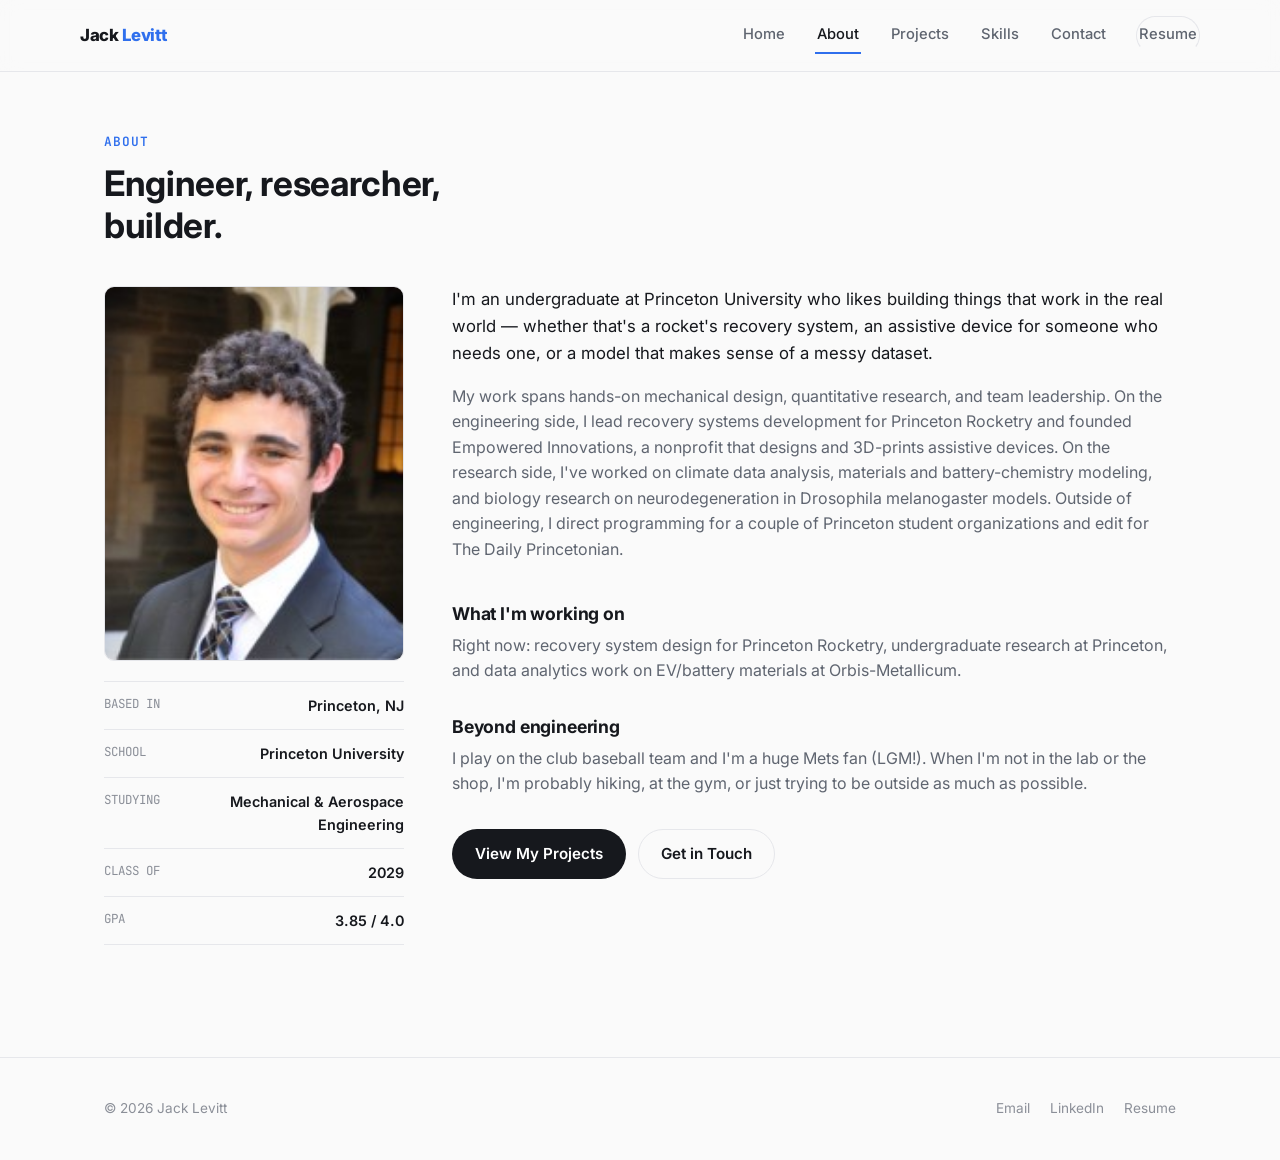
==== about.html @ 053410a3 "Point headshot at uploaded file, fix info-list spacing The uploaded photo is headshot.jpeg (not .jpg" ====
<!DOCTYPE html>
<html lang="en">
<head>
<meta charset="UTF-8">
<meta name="viewport" content="width=device-width, initial-scale=1.0">
<title>About — Jack Levitt</title>
<link rel="preconnect" href="https://fonts.googleapis.com">
<link rel="preconnect" href="https://fonts.gstatic.com" crossorigin>
<link href="https://fonts.googleapis.com/css2?family=Inter:wght@400;500;600;700;800&family=JetBrains+Mono:wght@400;600;700&display=swap" rel="stylesheet">
<link rel="stylesheet" href="css/style.css">
</head>
<body>

<header class="site-header" id="site-header"></header>

<main>
  <section class="section" style="padding-top:56px;">
    <div class="container">
      <span class="eyebrow">About</span>
      <h2 style="font-size:2.2rem;max-width:20ch;">Engineer, researcher, builder.</h2>

      <div class="about-grid" style="margin-top:40px;">
        <div>
          <div class="about-photo">
            <img src="assets/images/headshot.jpeg" alt="Jack Levitt" id="about-photo-img" style="display:none;" onload="this.style.display='block'; document.getElementById('about-fallback').style.display='none';">
            <svg id="about-fallback" viewBox="0 0 24 24" fill="none" stroke="currentColor" stroke-width="1" style="width:96px;height:96px;color:var(--color-accent);"><circle cx="12" cy="8" r="4"/><path d="M4 21v-1a8 8 0 0 1 16 0v1"/></svg>
          </div>
          <ul class="info-list">
            <li><span>Based in</span><span>Princeton, NJ</span></li>
            <li><span>School</span><span>Princeton University</span></li>
            <li><span>Studying</span><span>Mechanical &amp; Aerospace Engineering</span></li>
            <li><span>Class of</span><span>2029</span></li>
            <li><span>GPA</span><span>3.85 / 4.0</span></li>
          </ul>
        </div>

        <div>
          <p style="font-size:1.05rem;color:var(--color-text);">
            I'm an undergraduate at Princeton University who likes building things
            that work in the real world — whether that's a rocket's recovery system,
            an assistive device for someone who needs one, or a model that makes
            sense of a messy dataset.
          </p>
          <p>
            <!-- TODO (Jack): this paragraph is a placeholder — replace with your
                 own story: how you got into engineering, what you're curious
                 about, what you're looking for (internships, full-time roles,
                 research collaborators, etc). -->
            My work spans hands-on mechanical design, quantitative research, and
            team leadership. On the engineering side, I lead recovery systems
            development for Princeton Rocketry and founded Empowered Innovations,
            a nonprofit that designs and 3D-prints assistive devices. On the
            research side, I've worked on climate data analysis, materials and
            battery-chemistry modeling, and biology research on neurodegeneration
            in Drosophila melanogaster models. Outside of engineering, I direct
            programming for a couple of Princeton student organizations and edit
            for The Daily Princetonian.
          </p>

          <h3 style="margin-top:40px;font-size:1.1rem;">What I'm working on</h3>
          <p>
            Right now: recovery system design for Princeton Rocketry, undergraduate
            research at Princeton, and data analytics work on EV/battery materials
            at Orbis-Metallicum.
            <!-- TODO (Jack): update this as your current projects change. -->
          </p>

          <h3 style="margin-top:32px;font-size:1.1rem;">Beyond engineering</h3>
          <p>
            I play on the club baseball team and I'm a huge Mets fan (LGM!).
            When I'm not in the lab or the shop, I'm probably hiking, at the
            gym, or just trying to be outside as much as possible.
          </p>

          <div class="hero-actions" style="margin-top:32px;">
            <a href="projects.html" class="btn btn-primary">View My Projects</a>
            <a href="contact.html" class="btn btn-outline">Get in Touch</a>
          </div>
        </div>
      </div>
    </div>
  </section>
</main>

<footer class="site-footer" id="site-footer"></footer>

<script src="js/icons.js"></script>
<script src="data/experience.js"></script>
<script src="data/skills.js"></script>
<script src="js/components.js"></script>
<script src="js/main.js"></script>
<script>
  mountSiteChrome('about');
</script>
</body>
</html>
---- css/style.css ----
/* =========================================================================
   JACK LEVITT — PORTFOLIO STYLESHEET
   ---------------------------------------------------------------------
   HOW TO EDIT
   - Colors, fonts, spacing all live in the :root variables right below.
     Change a value there and it updates everywhere on the site.
   - Section comments (===) mark each part: NAV, HERO, CARDS, etc.
   - Card/grid layouts use CSS Grid, so reordering items in the data
     files (data/experience.js) reorders them on the page automatically
     — you never need to touch this file just to reorder content.
   ========================================================================= */

:root {
  /* ---- Colors (change these to re-theme the whole site) ---- */
  --color-bg: #fafafa;
  --color-surface: #ffffff;
  --color-text: #16181d;
  --color-text-muted: #5f6570;
  --color-text-faint: #8b8f98;
  --color-border: #e6e7eb;
  --color-accent: #2f6fed;
  --color-accent-dark: #1d4fb8;
  --color-accent-soft: #eaf1ff;

  /* ---- Category accent colors (used on tags/badges) ---- */
  --color-cat-engineering: #2f6fed;
  --color-cat-research: #0f8a5f;
  --color-cat-leadership: #b45309;

  /* ---- Typography ---- */
  --font-body: 'Inter', -apple-system, BlinkMacSystemFont, 'Segoe UI', sans-serif;
  --font-mono: 'JetBrains Mono', 'SFMono-Regular', Consolas, monospace;

  /* ---- Layout ---- */
  --max-width: 1120px;
  --radius: 10px;
  --shadow-sm: 0 1px 2px rgba(20, 20, 30, 0.04), 0 1px 1px rgba(20,20,30,0.03);
  --shadow-md: 0 6px 20px rgba(20, 20, 30, 0.06), 0 2px 6px rgba(20,20,30,0.04);
}

/* ===================== RESET / BASE ===================== */
* { box-sizing: border-box; }
html { scroll-behavior: smooth; }
body {
  margin: 0;
  background: var(--color-bg);
  color: var(--color-text);
  font-family: var(--font-body);
  font-size: 16px;
  line-height: 1.6;
  -webkit-font-smoothing: antialiased;
}
img { max-width: 100%; display: block; }
a { color: inherit; text-decoration: none; }
ul { list-style: none; margin: 0; padding: 0; }
h1, h2, h3, h4 { line-height: 1.2; margin: 0 0 0.5em; font-weight: 700; letter-spacing: -0.01em; }
p { margin: 0 0 1em; color: var(--color-text-muted); }

.container {
  max-width: var(--max-width);
  margin: 0 auto;
  padding: 0 24px;
}

.eyebrow {
  font-family: var(--font-mono);
  font-size: 0.8rem;
  letter-spacing: 0.08em;
  text-transform: uppercase;
  color: var(--color-accent);
  font-weight: 600;
  display: inline-block;
  margin-bottom: 0.75em;
}

.section {
  padding: 72px 0;
}
.section-header {
  max-width: 640px;
  margin: 0 0 40px;
}
.section-header h2 { font-size: 2rem; }

/* ===================== BUTTONS ===================== */
.btn {
  display: inline-flex;
  align-items: center;
  gap: 8px;
  padding: 12px 22px;
  border-radius: 999px;
  font-weight: 600;
  font-size: 0.95rem;
  border: 1px solid transparent;
  cursor: pointer;
  transition: transform 0.15s ease, box-shadow 0.15s ease, background 0.15s ease, color 0.15s ease;
}
.btn-primary {
  background: var(--color-text);
  color: #fff;
}
.btn-primary:hover { background: var(--color-accent-dark); transform: translateY(-1px); }
.btn-outline {
  background: transparent;
  border-color: var(--color-border);
  color: var(--color-text);
}
.btn-outline:hover { border-color: var(--color-accent); color: var(--color-accent); transform: translateY(-1px); }
.btn-sm { padding: 8px 16px; font-size: 0.85rem; }

/* ===================== NAV ===================== */
.site-header {
  position: sticky;
  top: 0;
  z-index: 100;
  background: rgba(250, 250, 250, 0.86);
  backdrop-filter: blur(10px);
  border-bottom: 1px solid var(--color-border);
}
.nav {
  display: flex;
  align-items: center;
  justify-content: space-between;
  padding: 16px 0;
}
.nav-logo {
  font-weight: 800;
  font-size: 1.05rem;
  letter-spacing: -0.02em;
}
.nav-logo span { color: var(--color-accent); }
.nav-links {
  display: flex;
  align-items: center;
  gap: 28px;
}
.nav-links a {
  font-size: 0.92rem;
  font-weight: 500;
  color: var(--color-text-muted);
  padding: 6px 2px;
  border-bottom: 2px solid transparent;
  transition: color 0.15s ease, border-color 0.15s ease;
}
.nav-links a:hover, .nav-links a.active {
  color: var(--color-text);
  border-color: var(--color-accent);
}
.nav-toggle {
  display: none;
  background: none;
  border: none;
  cursor: pointer;
  padding: 8px;
}
.nav-toggle svg { width: 24px; height: 24px; }

@media (max-width: 760px) {
  .nav-links {
    position: absolute;
    top: 100%;
    left: 0;
    right: 0;
    background: var(--color-surface);
    border-bottom: 1px solid var(--color-border);
    flex-direction: column;
    align-items: flex-start;
    gap: 0;
    padding: 8px 24px 16px;
    display: none;
  }
  .nav-links.open { display: flex; }
  .nav-links a { width: 100%; padding: 12px 0; border-bottom: 1px solid var(--color-border); }
  .nav-toggle { display: inline-flex; }
}

/* ===================== HERO ===================== */
.hero {
  padding: 96px 0 64px;
}
.hero-grid {
  display: grid;
  grid-template-columns: 1.3fr 1fr;
  gap: 48px;
  align-items: center;
}
.hero h1 {
  font-size: clamp(2.2rem, 4vw, 3.4rem);
  margin-bottom: 0.3em;
}
.hero .lede {
  font-size: 1.15rem;
  color: var(--color-text-muted);
  max-width: 52ch;
  margin-bottom: 1.75em;
}
.hero-actions {
  display: flex;
  gap: 12px;
  flex-wrap: wrap;
  margin-bottom: 2em;
}
.hero-meta {
  display: flex;
  gap: 20px;
  flex-wrap: wrap;
  font-family: var(--font-mono);
  font-size: 0.82rem;
  color: var(--color-text-faint);
}
.hero-portrait {
  aspect-ratio: 1 / 1;
  border-radius: 20px;
  background: var(--color-accent-soft);
  border: 1px solid var(--color-border);
  display: flex;
  align-items: center;
  justify-content: center;
  overflow: hidden;
  position: relative;
}
.hero-portrait img { width: 100%; height: 100%; object-fit: cover; }
.hero-portrait .placeholder-note {
  position: absolute;
  bottom: 12px;
  left: 12px;
  right: 12px;
  font-family: var(--font-mono);
  font-size: 0.7rem;
  color: var(--color-accent-dark);
  background: rgba(255,255,255,0.85);
  padding: 6px 10px;
  border-radius: 8px;
  text-align: center;
}

@media (max-width: 760px) {
  .hero-grid { grid-template-columns: 1fr; }
  .hero-portrait { max-width: 280px; margin: 0 auto; }
}

/* ===================== STATS STRIP ===================== */
.stats {
  border-top: 1px solid var(--color-border);
  border-bottom: 1px solid var(--color-border);
  padding: 32px 0;
}
.stats-grid {
  display: grid;
  grid-template-columns: repeat(4, 1fr);
  gap: 24px;
  text-align: center;
}
.stat-num {
  font-family: var(--font-mono);
  font-size: 1.8rem;
  font-weight: 700;
  color: var(--color-accent);
}
.stat-label {
  font-size: 0.82rem;
  color: var(--color-text-muted);
}
@media (max-width: 700px) {
  .stats-grid { grid-template-columns: repeat(2, 1fr); }
}

/* ===================== CARD GRID ===================== */
.card-grid {
  display: grid;
  grid-template-columns: repeat(auto-fit, minmax(320px, 1fr));
  gap: 24px;
}
.card {
  background: var(--color-surface);
  border: 1px solid var(--color-border);
  border-radius: var(--radius);
  padding: 28px;
  box-shadow: var(--shadow-sm);
  transition: box-shadow 0.2s ease, transform 0.2s ease;
  display: flex;
  flex-direction: column;
}
.card:hover { box-shadow: var(--shadow-md); transform: translateY(-2px); }

.card-icon {
  width: 44px;
  height: 44px;
  border-radius: 10px;
  display: flex;
  align-items: center;
  justify-content: center;
  margin-bottom: 16px;
  background: var(--color-accent-soft);
  color: var(--color-accent);
}
.card-icon svg { width: 24px; height: 24px; }

.card-category {
  font-family: var(--font-mono);
  font-size: 0.7rem;
  text-transform: uppercase;
  letter-spacing: 0.06em;
  font-weight: 700;
  margin-bottom: 8px;
}
.card-category.engineering { color: var(--color-cat-engineering); }
.card-category.research { color: var(--color-cat-research); }
.card-category.leadership { color: var(--color-cat-leadership); }

.card h3 { font-size: 1.15rem; margin-bottom: 2px; }
.card .card-org {
  font-weight: 600;
  color: var(--color-text-muted);
  font-size: 0.95rem;
  margin-bottom: 2px;
}
.card .card-dates {
  font-family: var(--font-mono);
  font-size: 0.78rem;
  color: var(--color-text-faint);
  margin-bottom: 14px;
}
.card p { font-size: 0.93rem; margin-bottom: 12px; }
.card ul.bullets {
  margin: 0 0 14px;
  padding: 0;
  flex-grow: 1;
}
.card ul.bullets li {
  position: relative;
  padding-left: 18px;
  margin-bottom: 8px;
  font-size: 0.89rem;
  color: var(--color-text-muted);
}
.card ul.bullets li::before {
  content: '';
  position: absolute;
  left: 0;
  top: 8px;
  width: 6px;
  height: 6px;
  border-radius: 50%;
  background: var(--color-accent);
}
.card-tags {
  display: flex;
  flex-wrap: wrap;
  gap: 6px;
  margin-top: auto;
  padding-top: 12px;
}
.tag {
  font-family: var(--font-mono);
  font-size: 0.72rem;
  padding: 4px 10px;
  border-radius: 999px;
  background: var(--color-bg);
  border: 1px solid var(--color-border);
  color: var(--color-text-muted);
}

/* Featured / placeholder empty-state card */
.card.placeholder-card {
  border-style: dashed;
  border-width: 2px;
  background: transparent;
  box-shadow: none;
  align-items: center;
  justify-content: center;
  text-align: center;
  color: var(--color-text-faint);
  min-height: 220px;
}
.card.placeholder-card:hover { transform: none; box-shadow: none; }
.card.placeholder-card .plus {
  font-size: 2rem;
  color: var(--color-accent);
  margin-bottom: 8px;
}

/* ===================== FILTERS ===================== */
.filter-bar {
  display: flex;
  gap: 10px;
  flex-wrap: wrap;
  margin-bottom: 32px;
}
.filter-btn {
  font-family: var(--font-mono);
  font-size: 0.8rem;
  padding: 8px 16px;
  border-radius: 999px;
  border: 1px solid var(--color-border);
  background: var(--color-surface);
  color: var(--color-text-muted);
  cursor: pointer;
  transition: all 0.15s ease;
}
.filter-btn:hover { border-color: var(--color-accent); color: var(--color-accent); }
.filter-btn.active {
  background: var(--color-text);
  border-color: var(--color-text);
  color: #fff;
}

/* ===================== LEADERSHIP LIST (compact rows) ===================== */
.exp-row {
  display: grid;
  grid-template-columns: 200px 1fr;
  gap: 20px;
  padding: 22px 0;
  border-bottom: 1px solid var(--color-border);
}
.exp-row:last-child { border-bottom: none; }
.exp-row-dates {
  font-family: var(--font-mono);
  font-size: 0.82rem;
  color: var(--color-text-faint);
  padding-top: 2px;
}
.exp-row h4 { font-size: 1.02rem; margin-bottom: 2px; }
.exp-row .exp-row-org { color: var(--color-text-muted); font-size: 0.9rem; margin-bottom: 8px; }
.exp-row p { font-size: 0.9rem; margin-bottom: 0; }
@media (max-width: 640px) {
  .exp-row { grid-template-columns: 1fr; gap: 4px; }
}

/* ===================== ABOUT PAGE ===================== */
.about-grid {
  display: grid;
  grid-template-columns: 300px 1fr;
  gap: 48px;
  align-items: start;
}
.about-photo {
  border-radius: var(--radius);
  border: 1px solid var(--color-border);
  background: var(--color-accent-soft);
  aspect-ratio: 4/5;
  display: flex;
  align-items: center;
  justify-content: center;
  overflow: hidden;
  position: relative;
}
.about-photo img { width: 100%; height: 100%; object-fit: cover; }
.info-list {
  margin-top: 20px;
  border-top: 1px solid var(--color-border);
}
.info-list li {
  display: flex;
  justify-content: space-between;
  gap: 16px;
  padding: 12px 0;
  border-bottom: 1px solid var(--color-border);
  font-size: 0.9rem;
}
.info-list li span:first-child {
  color: var(--color-text-faint);
  font-family: var(--font-mono);
  font-size: 0.78rem;
  text-transform: uppercase;
  flex-shrink: 0;
}
.info-list li span:last-child {
  text-align: right;
  font-weight: 600;
}
@media (max-width: 760px) {
  .about-grid { grid-template-columns: 1fr; }
  .about-photo { max-width: 260px; }
}

/* ===================== SKILLS PAGE ===================== */
.skills-grid {
  display: grid;
  grid-template-columns: repeat(auto-fit, minmax(280px, 1fr));
  gap: 24px;
}
.skill-card {
  background: var(--color-surface);
  border: 1px solid var(--color-border);
  border-radius: var(--radius);
  padding: 24px;
}
.skill-card h3 {
  font-size: 1rem;
  margin-bottom: 16px;
  display: flex;
  align-items: center;
  gap: 10px;
}
.skill-card h3 .card-icon { margin-bottom: 0; width: 36px; height: 36px; }
.skill-card h3 .card-icon svg { width: 20px; height: 20px; }
.skill-pills {
  display: flex;
  flex-wrap: wrap;
  gap: 8px;
}
.skill-pill {
  font-size: 0.85rem;
  padding: 6px 14px;
  border-radius: 999px;
  background: var(--color-bg);
  border: 1px solid var(--color-border);
}

/* ===================== CONTACT ===================== */
.contact-grid {
  display: grid;
  grid-template-columns: 1fr 1fr;
  gap: 40px;
}
.contact-card {
  border: 1px solid var(--color-border);
  border-radius: var(--radius);
  padding: 24px;
  background: var(--color-surface);
  display: flex;
  align-items: center;
  gap: 16px;
  transition: transform 0.15s ease, box-shadow 0.15s ease;
}
.contact-card:hover { transform: translateY(-2px); box-shadow: var(--shadow-md); }
@media (max-width: 700px) {
  .contact-grid { grid-template-columns: 1fr; }
}

/* ===================== FOOTER ===================== */
.site-footer {
  border-top: 1px solid var(--color-border);
  padding: 40px 0;
  margin-top: 40px;
}
.footer-row {
  display: flex;
  justify-content: space-between;
  align-items: center;
  flex-wrap: wrap;
  gap: 16px;
  font-size: 0.85rem;
  color: var(--color-text-faint);
}
.footer-links { display: flex; gap: 20px; }
.footer-links a:hover { color: var(--color-accent); }

/* ===================== MISC ===================== */
.editable-note {
  font-family: var(--font-mono);
  font-size: 0.78rem;
  color: var(--color-accent-dark);
  background: var(--color-accent-soft);
  border: 1px dashed var(--color-accent);
  border-radius: 8px;
  padding: 10px 14px;
  margin-bottom: 24px;
}
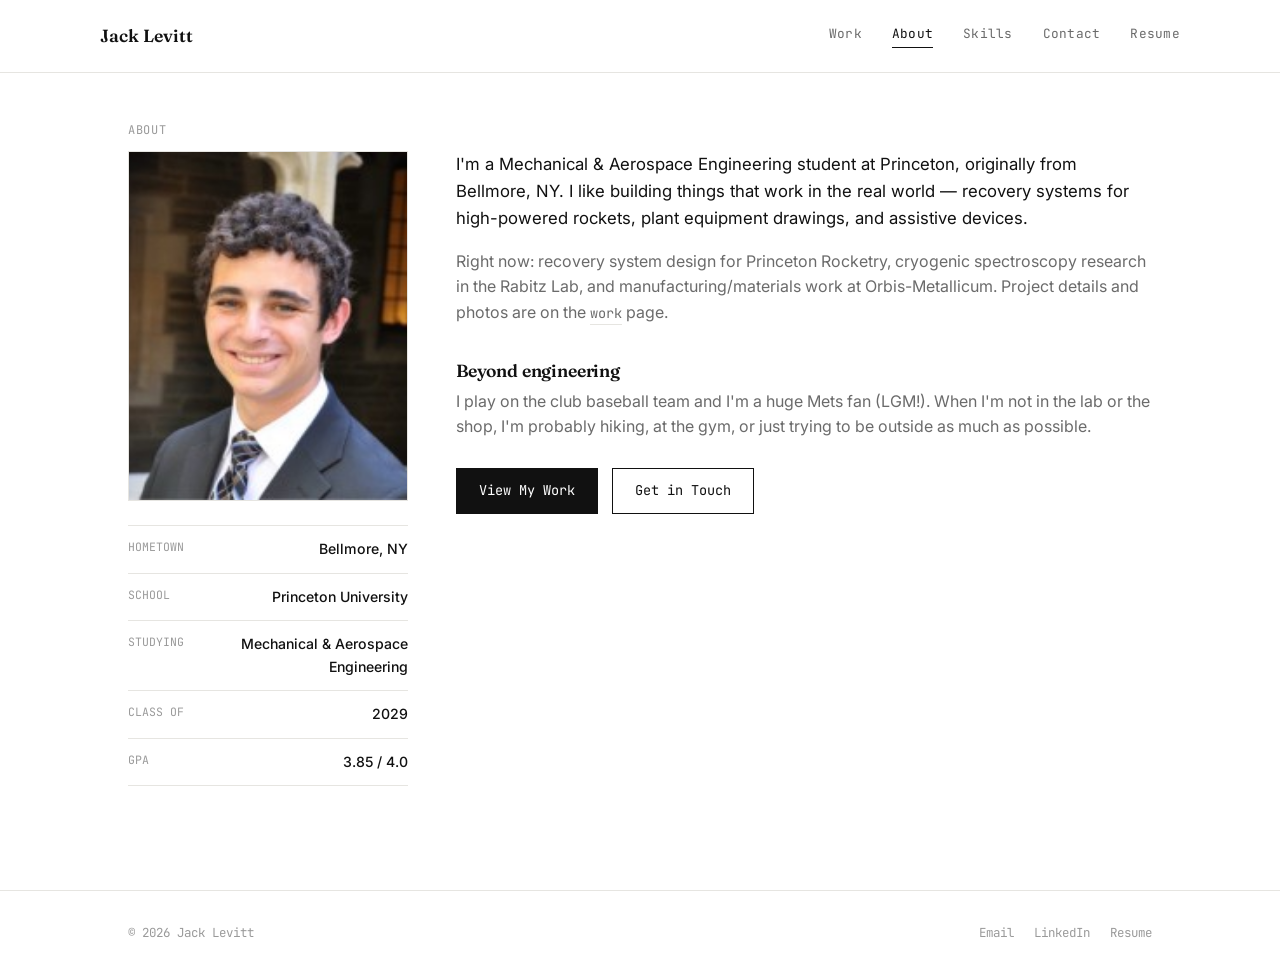
==== commit 988e0200: "Redesign as a minimal, project-first engineering portfolio Rebuilds the site around Jack's stated di" ====
--- a/about.html
+++ b/about.html
@@ -6,7 +6,7 @@
 <title>About — Jack Levitt</title>
 <link rel="preconnect" href="https://fonts.googleapis.com">
 <link rel="preconnect" href="https://fonts.gstatic.com" crossorigin>
-<link href="https://fonts.googleapis.com/css2?family=Inter:wght@400;500;600;700;800&family=JetBrains+Mono:wght@400;600;700&display=swap" rel="stylesheet">
+<link href="https://fonts.googleapis.com/css2?family=Fraunces:opsz,wght@9..144,500;9..144,600&family=Inter:wght@400;500;600&family=JetBrains+Mono:wght@400;500&display=swap" rel="stylesheet">
 <link rel="stylesheet" href="css/style.css">
 </head>
 <body>
@@ -14,19 +14,17 @@
 <header class="site-header" id="site-header"></header>
 
 <main>
-  <section class="section" style="padding-top:56px;">
+  <section class="section" style="padding-top:48px;">
     <div class="container">
-      <span class="eyebrow">About</span>
-      <h2 style="font-size:2.2rem;max-width:20ch;">Engineer, researcher, builder.</h2>
+      <span class="label">About</span>
 
-      <div class="about-grid" style="margin-top:40px;">
+      <div class="about-grid">
         <div>
           <div class="about-photo">
-            <img src="assets/images/headshot.jpeg" alt="Jack Levitt" id="about-photo-img" style="display:none;" onload="this.style.display='block'; document.getElementById('about-fallback').style.display='none';">
-            <svg id="about-fallback" viewBox="0 0 24 24" fill="none" stroke="currentColor" stroke-width="1" style="width:96px;height:96px;color:var(--color-accent);"><circle cx="12" cy="8" r="4"/><path d="M4 21v-1a8 8 0 0 1 16 0v1"/></svg>
+            <img src="assets/images/headshot.jpeg" alt="Jack Levitt" id="about-photo-img" style="display:none;" onload="this.style.display='block';">
           </div>
           <ul class="info-list">
-            <li><span>Based in</span><span>Princeton, NJ</span></li>
+            <li><span>Hometown</span><span>Bellmore, NY</span></li>
             <li><span>School</span><span>Princeton University</span></li>
             <li><span>Studying</span><span>Mechanical &amp; Aerospace Engineering</span></li>
             <li><span>Class of</span><span>2029</span></li>
@@ -36,44 +34,27 @@
 
         <div>
           <p style="font-size:1.05rem;color:var(--color-text);">
-            I'm an undergraduate at Princeton University who likes building things
-            that work in the real world — whether that's a rocket's recovery system,
-            an assistive device for someone who needs one, or a model that makes
-            sense of a messy dataset.
+            I'm a Mechanical &amp; Aerospace Engineering student at Princeton,
+            originally from Bellmore, NY. I like building things that work in
+            the real world — recovery systems for high-powered rockets, plant
+            equipment drawings, and assistive devices.
           </p>
           <p>
-            <!-- TODO (Jack): this paragraph is a placeholder — replace with your
-                 own story: how you got into engineering, what you're curious
-                 about, what you're looking for (internships, full-time roles,
-                 research collaborators, etc). -->
-            My work spans hands-on mechanical design, quantitative research, and
-            team leadership. On the engineering side, I lead recovery systems
-            development for Princeton Rocketry and founded Empowered Innovations,
-            a nonprofit that designs and 3D-prints assistive devices. On the
-            research side, I've worked on climate data analysis, materials and
-            battery-chemistry modeling, and biology research on neurodegeneration
-            in Drosophila melanogaster models. Outside of engineering, I direct
-            programming for a couple of Princeton student organizations and edit
-            for The Daily Princetonian.
+            Right now: recovery system design for Princeton Rocketry, cryogenic
+            spectroscopy research in the Rabitz Lab, and manufacturing/materials
+            work at Orbis-Metallicum. Project details and photos are on the
+            <a href="index.html" class="text-link">work</a> page.
           </p>
 
-          <h3 style="margin-top:40px;font-size:1.1rem;">What I'm working on</h3>
-          <p>
-            Right now: recovery system design for Princeton Rocketry, undergraduate
-            research at Princeton, and data analytics work on EV/battery materials
-            at Orbis-Metallicum.
-            <!-- TODO (Jack): update this as your current projects change. -->
-          </p>
-
-          <h3 style="margin-top:32px;font-size:1.1rem;">Beyond engineering</h3>
+          <h3 style="margin-top:36px;font-size:1.1rem;">Beyond engineering</h3>
           <p>
             I play on the club baseball team and I'm a huge Mets fan (LGM!).
             When I'm not in the lab or the shop, I'm probably hiking, at the
             gym, or just trying to be outside as much as possible.
           </p>
 
-          <div class="hero-actions" style="margin-top:32px;">
-            <a href="projects.html" class="btn btn-primary">View My Projects</a>
+          <div class="hero-actions" style="margin-top:28px;">
+            <a href="index.html" class="btn btn-primary">View My Work</a>
             <a href="contact.html" class="btn btn-outline">Get in Touch</a>
           </div>
         </div>
@@ -84,7 +65,6 @@
 
 <footer class="site-footer" id="site-footer"></footer>
 
-<script src="js/icons.js"></script>
 <script src="data/experience.js"></script>
 <script src="data/skills.js"></script>
 <script src="js/components.js"></script>
--- a/css/style.css
+++ b/css/style.css
@@ -3,39 +3,25 @@
    ---------------------------------------------------------------------
    HOW TO EDIT
    - Colors, fonts, spacing all live in the :root variables right below.
-     Change a value there and it updates everywhere on the site.
-   - Section comments (===) mark each part: NAV, HERO, CARDS, etc.
-   - Card/grid layouts use CSS Grid, so reordering items in the data
-     files (data/experience.js) reorders them on the page automatically
-     — you never need to touch this file just to reorder content.
+   - Section comments (===) mark each part: NAV, HERO, PROJECT GRID, etc.
+   - Project cards use CSS Grid, so reordering items in data/experience.js
+     reorders them on the page automatically.
    ========================================================================= */
 
 :root {
-  /* ---- Colors (change these to re-theme the whole site) ---- */
-  --color-bg: #fafafa;
-  --color-surface: #ffffff;
-  --color-text: #16181d;
-  --color-text-muted: #5f6570;
-  --color-text-faint: #8b8f98;
-  --color-border: #e6e7eb;
-  --color-accent: #2f6fed;
-  --color-accent-dark: #1d4fb8;
-  --color-accent-soft: #eaf1ff;
-
-  /* ---- Category accent colors (used on tags/badges) ---- */
-  --color-cat-engineering: #2f6fed;
-  --color-cat-research: #0f8a5f;
-  --color-cat-leadership: #b45309;
-
-  /* ---- Typography ---- */
+  --color-bg: #ffffff;
+  --color-surface: #f4f4f2;
+  --color-text: #111111;
+  --color-text-muted: #6b6b6b;
+  --color-text-faint: #9a9a9a;
+  --color-border: #e6e5e1;
+  --color-line: #111111;
+
+  --font-display: 'Fraunces', Georgia, 'Times New Roman', serif;
   --font-body: 'Inter', -apple-system, BlinkMacSystemFont, 'Segoe UI', sans-serif;
   --font-mono: 'JetBrains Mono', 'SFMono-Regular', Consolas, monospace;
 
-  /* ---- Layout ---- */
-  --max-width: 1120px;
-  --radius: 10px;
-  --shadow-sm: 0 1px 2px rgba(20, 20, 30, 0.04), 0 1px 1px rgba(20,20,30,0.03);
-  --shadow-md: 0 6px 20px rgba(20, 20, 30, 0.06), 0 2px 6px rgba(20,20,30,0.04);
+  --max-width: 1080px;
 }
 
 /* ===================== RESET / BASE ===================== */
@@ -53,120 +39,96 @@
 img { max-width: 100%; display: block; }
 a { color: inherit; text-decoration: none; }
 ul { list-style: none; margin: 0; padding: 0; }
-h1, h2, h3, h4 { line-height: 1.2; margin: 0 0 0.5em; font-weight: 700; letter-spacing: -0.01em; }
+h1, h2, h3, h4 {
+  font-family: var(--font-display);
+  line-height: 1.15;
+  margin: 0 0 0.4em;
+  font-weight: 600;
+  letter-spacing: -0.01em;
+}
 p { margin: 0 0 1em; color: var(--color-text-muted); }
 
 .container {
   max-width: var(--max-width);
   margin: 0 auto;
-  padding: 0 24px;
-}
-
-.eyebrow {
-  font-family: var(--font-mono);
-  font-size: 0.8rem;
-  letter-spacing: 0.08em;
+  padding: 0 28px;
+}
+
+.label {
+  font-family: var(--font-mono);
+  font-size: 0.75rem;
+  letter-spacing: 0.06em;
   text-transform: uppercase;
-  color: var(--color-accent);
-  font-weight: 600;
-  display: inline-block;
-  margin-bottom: 0.75em;
-}
-
-.section {
-  padding: 72px 0;
-}
-.section-header {
-  max-width: 640px;
-  margin: 0 0 40px;
-}
-.section-header h2 { font-size: 2rem; }
-
-/* ===================== BUTTONS ===================== */
+  color: var(--color-text-faint);
+  display: block;
+  margin-bottom: 0.9em;
+}
+
+.section { padding: 64px 0; }
+.section-header { max-width: 600px; margin: 0 0 36px; }
+.section-header h2 { font-size: 1.9rem; }
+
+/* ===================== BUTTONS / LINKS ===================== */
 .btn {
   display: inline-flex;
   align-items: center;
   gap: 8px;
-  padding: 12px 22px;
-  border-radius: 999px;
-  font-weight: 600;
-  font-size: 0.95rem;
-  border: 1px solid transparent;
+  padding: 11px 22px;
+  font-family: var(--font-mono);
+  font-size: 0.85rem;
+  border: 1px solid var(--color-line);
   cursor: pointer;
-  transition: transform 0.15s ease, box-shadow 0.15s ease, background 0.15s ease, color 0.15s ease;
-}
-.btn-primary {
-  background: var(--color-text);
-  color: #fff;
-}
-.btn-primary:hover { background: var(--color-accent-dark); transform: translateY(-1px); }
-.btn-outline {
-  background: transparent;
-  border-color: var(--color-border);
-  color: var(--color-text);
-}
-.btn-outline:hover { border-color: var(--color-accent); color: var(--color-accent); transform: translateY(-1px); }
-.btn-sm { padding: 8px 16px; font-size: 0.85rem; }
+  transition: opacity 0.15s ease, background 0.15s ease, color 0.15s ease;
+}
+.btn-primary { background: var(--color-line); color: #fff; }
+.btn-primary:hover { opacity: 0.75; }
+.btn-outline { background: transparent; color: var(--color-text); }
+.btn-outline:hover { background: var(--color-line); color: #fff; }
+
+.text-link {
+  font-family: var(--font-mono);
+  font-size: 0.85rem;
+  border-bottom: 1px solid var(--color-border);
+  padding-bottom: 2px;
+  transition: border-color 0.15s ease;
+}
+.text-link:hover { border-color: var(--color-text); }
 
 /* ===================== NAV ===================== */
 .site-header {
-  position: sticky;
-  top: 0;
-  z-index: 100;
-  background: rgba(250, 250, 250, 0.86);
-  backdrop-filter: blur(10px);
   border-bottom: 1px solid var(--color-border);
 }
 .nav {
   display: flex;
   align-items: center;
   justify-content: space-between;
-  padding: 16px 0;
+  padding: 22px 0;
 }
 .nav-logo {
-  font-weight: 800;
-  font-size: 1.05rem;
-  letter-spacing: -0.02em;
-}
-.nav-logo span { color: var(--color-accent); }
-.nav-links {
-  display: flex;
-  align-items: center;
-  gap: 28px;
-}
+  font-family: var(--font-display);
+  font-weight: 600;
+  font-size: 1.1rem;
+}
+.nav-links { display: flex; align-items: center; gap: 30px; }
 .nav-links a {
-  font-size: 0.92rem;
-  font-weight: 500;
-  color: var(--color-text-muted);
-  padding: 6px 2px;
-  border-bottom: 2px solid transparent;
-  transition: color 0.15s ease, border-color 0.15s ease;
-}
-.nav-links a:hover, .nav-links a.active {
-  color: var(--color-text);
-  border-color: var(--color-accent);
-}
-.nav-toggle {
-  display: none;
-  background: none;
-  border: none;
-  cursor: pointer;
-  padding: 8px;
-}
-.nav-toggle svg { width: 24px; height: 24px; }
-
-@media (max-width: 760px) {
+  font-family: var(--font-mono);
+  font-size: 0.8rem;
+  letter-spacing: 0.02em;
+  color: var(--color-text-muted);
+  padding-bottom: 3px;
+  border-bottom: 1px solid transparent;
+}
+.nav-links a:hover, .nav-links a.active { color: var(--color-text); border-color: var(--color-text); }
+.nav-toggle { display: none; background: none; border: none; cursor: pointer; padding: 8px; }
+.nav-toggle svg { width: 22px; height: 22px; }
+
+@media (max-width: 720px) {
   .nav-links {
-    position: absolute;
-    top: 100%;
-    left: 0;
-    right: 0;
-    background: var(--color-surface);
+    position: absolute; top: 100%; left: 0; right: 0;
+    background: var(--color-bg);
     border-bottom: 1px solid var(--color-border);
-    flex-direction: column;
-    align-items: flex-start;
-    gap: 0;
-    padding: 8px 24px 16px;
+    flex-direction: column; align-items: flex-start; gap: 0;
+    padding: 4px 28px 18px;
     display: none;
   }
   .nav-links.open { display: flex; }
@@ -175,386 +137,232 @@
 }
 
 /* ===================== HERO ===================== */
-.hero {
-  padding: 96px 0 64px;
-}
-.hero-grid {
+.hero { padding: 72px 0 56px; }
+.hero-top { display: flex; align-items: center; gap: 20px; margin-bottom: 28px; }
+.hero-avatar {
+  width: 64px; height: 64px;
+  border-radius: 50%;
+  overflow: hidden;
+  background: var(--color-surface);
+  border: 1px solid var(--color-border);
+  display: flex; align-items: center; justify-content: center;
+  flex-shrink: 0;
+}
+.hero-avatar img { width: 100%; height: 100%; object-fit: cover; }
+.hero h1 { font-size: clamp(2rem, 4vw, 2.8rem); margin: 0; }
+.hero .role { font-family: var(--font-mono); font-size: 0.85rem; color: var(--color-text-muted); margin-top: 4px; }
+.hero .lede { font-size: 1.05rem; max-width: 60ch; margin-bottom: 1.75em; }
+.hero-actions { display: flex; gap: 14px; flex-wrap: wrap; margin-bottom: 1.5em; }
+.hero-meta {
+  font-family: var(--font-mono);
+  font-size: 0.8rem;
+  color: var(--color-text-faint);
+}
+
+/* ===================== PROJECT GRID ===================== */
+.project-grid {
   display: grid;
-  grid-template-columns: 1.3fr 1fr;
-  gap: 48px;
-  align-items: center;
-}
-.hero h1 {
-  font-size: clamp(2.2rem, 4vw, 3.4rem);
-  margin-bottom: 0.3em;
-}
-.hero .lede {
-  font-size: 1.15rem;
-  color: var(--color-text-muted);
-  max-width: 52ch;
-  margin-bottom: 1.75em;
-}
-.hero-actions {
-  display: flex;
-  gap: 12px;
-  flex-wrap: wrap;
-  margin-bottom: 2em;
-}
-.hero-meta {
-  display: flex;
-  gap: 20px;
-  flex-wrap: wrap;
-  font-family: var(--font-mono);
-  font-size: 0.82rem;
-  color: var(--color-text-faint);
-}
-.hero-portrait {
-  aspect-ratio: 1 / 1;
-  border-radius: 20px;
-  background: var(--color-accent-soft);
-  border: 1px solid var(--color-border);
+  grid-template-columns: repeat(auto-fit, minmax(300px, 1fr));
+  gap: 40px 32px;
+}
+.project-card { display: block; }
+.project-thumb {
+  aspect-ratio: 4 / 3;
+  background: var(--color-surface);
+  border: 1px solid var(--color-border);
+  overflow: hidden;
   display: flex;
   align-items: center;
   justify-content: center;
-  overflow: hidden;
   position: relative;
-}
-.hero-portrait img { width: 100%; height: 100%; object-fit: cover; }
-.hero-portrait .placeholder-note {
-  position: absolute;
-  bottom: 12px;
-  left: 12px;
-  right: 12px;
-  font-family: var(--font-mono);
-  font-size: 0.7rem;
-  color: var(--color-accent-dark);
-  background: rgba(255,255,255,0.85);
-  padding: 6px 10px;
-  border-radius: 8px;
+  margin-bottom: 16px;
+}
+.project-thumb img { width: 100%; height: 100%; object-fit: cover; }
+.project-thumb .no-image {
+  font-family: var(--font-mono);
+  font-size: 0.72rem;
+  color: var(--color-text-faint);
   text-align: center;
-}
-
-@media (max-width: 760px) {
-  .hero-grid { grid-template-columns: 1fr; }
-  .hero-portrait { max-width: 280px; margin: 0 auto; }
-}
-
-/* ===================== STATS STRIP ===================== */
-.stats {
-  border-top: 1px solid var(--color-border);
-  border-bottom: 1px solid var(--color-border);
-  padding: 32px 0;
-}
-.stats-grid {
-  display: grid;
-  grid-template-columns: repeat(4, 1fr);
-  gap: 24px;
-  text-align: center;
-}
-.stat-num {
-  font-family: var(--font-mono);
-  font-size: 1.8rem;
-  font-weight: 700;
-  color: var(--color-accent);
-}
-.stat-label {
-  font-size: 0.82rem;
-  color: var(--color-text-muted);
-}
-@media (max-width: 700px) {
-  .stats-grid { grid-template-columns: repeat(2, 1fr); }
-}
-
-/* ===================== CARD GRID ===================== */
-.card-grid {
-  display: grid;
-  grid-template-columns: repeat(auto-fit, minmax(320px, 1fr));
-  gap: 24px;
-}
-.card {
-  background: var(--color-surface);
-  border: 1px solid var(--color-border);
-  border-radius: var(--radius);
-  padding: 28px;
-  box-shadow: var(--shadow-sm);
-  transition: box-shadow 0.2s ease, transform 0.2s ease;
-  display: flex;
-  flex-direction: column;
-}
-.card:hover { box-shadow: var(--shadow-md); transform: translateY(-2px); }
-
-.card-icon {
-  width: 44px;
-  height: 44px;
-  border-radius: 10px;
-  display: flex;
-  align-items: center;
-  justify-content: center;
-  margin-bottom: 16px;
-  background: var(--color-accent-soft);
-  color: var(--color-accent);
-}
-.card-icon svg { width: 24px; height: 24px; }
-
-.card-category {
-  font-family: var(--font-mono);
-  font-size: 0.7rem;
-  text-transform: uppercase;
-  letter-spacing: 0.06em;
-  font-weight: 700;
-  margin-bottom: 8px;
-}
-.card-category.engineering { color: var(--color-cat-engineering); }
-.card-category.research { color: var(--color-cat-research); }
-.card-category.leadership { color: var(--color-cat-leadership); }
-
-.card h3 { font-size: 1.15rem; margin-bottom: 2px; }
-.card .card-org {
-  font-weight: 600;
-  color: var(--color-text-muted);
-  font-size: 0.95rem;
+  padding: 0 20px;
+}
+.project-card:hover .project-thumb { border-color: var(--color-text); }
+.project-card h3 {
+  font-size: 1.15rem;
   margin-bottom: 2px;
-}
-.card .card-dates {
-  font-family: var(--font-mono);
-  font-size: 0.78rem;
-  color: var(--color-text-faint);
-  margin-bottom: 14px;
-}
-.card p { font-size: 0.93rem; margin-bottom: 12px; }
-.card ul.bullets {
-  margin: 0 0 14px;
-  padding: 0;
-  flex-grow: 1;
-}
-.card ul.bullets li {
+  border-bottom: 1px solid transparent;
+  display: inline;
+}
+.project-card:hover h3 { border-color: var(--color-text); }
+.project-card .project-org {
+  font-size: 0.88rem;
+  color: var(--color-text-muted);
+  margin-top: 4px;
+}
+.project-card .project-dates {
+  font-family: var(--font-mono);
+  font-size: 0.72rem;
+  color: var(--color-text-faint);
+  margin-top: 2px;
+}
+.project-card .project-caption {
+  font-size: 0.9rem;
+  margin-top: 8px;
+  margin-bottom: 0;
+}
+
+/* Compact secondary project (e.g. lower-emphasis items) */
+.project-card.compact .project-thumb { aspect-ratio: 16 / 9; }
+
+/* ===================== PROJECT DETAIL PAGE ===================== */
+.detail-back {
+  font-family: var(--font-mono);
+  font-size: 0.8rem;
+  color: var(--color-text-muted);
+  display: inline-block;
+  margin-bottom: 28px;
+}
+.detail-back:hover { color: var(--color-text); }
+.detail-hero-image {
+  aspect-ratio: 16 / 9;
+  background: var(--color-surface);
+  border: 1px solid var(--color-border);
+  margin-bottom: 32px;
+  display: flex; align-items: center; justify-content: center;
+  overflow: hidden;
+}
+.detail-hero-image img { width: 100%; height: 100%; object-fit: cover; }
+.detail-hero-image .no-image {
+  font-family: var(--font-mono);
+  font-size: 0.8rem;
+  color: var(--color-text-faint);
+}
+.detail-meta {
+  font-family: var(--font-mono);
+  font-size: 0.8rem;
+  color: var(--color-text-faint);
+  margin-bottom: 6px;
+}
+.detail-header h1 { font-size: clamp(1.8rem, 4vw, 2.4rem); margin-bottom: 6px; }
+.detail-header .detail-org { font-size: 1.05rem; color: var(--color-text-muted); margin-bottom: 28px; }
+.detail-body { max-width: 68ch; }
+.detail-body ul.bullets { margin: 0 0 1.2em; }
+.detail-body ul.bullets li {
   position: relative;
   padding-left: 18px;
-  margin-bottom: 8px;
-  font-size: 0.89rem;
-  color: var(--color-text-muted);
-}
-.card ul.bullets li::before {
-  content: '';
-  position: absolute;
-  left: 0;
-  top: 8px;
-  width: 6px;
-  height: 6px;
-  border-radius: 50%;
-  background: var(--color-accent);
-}
-.card-tags {
-  display: flex;
-  flex-wrap: wrap;
-  gap: 6px;
-  margin-top: auto;
-  padding-top: 12px;
-}
-.tag {
+  margin-bottom: 10px;
+  color: var(--color-text-muted);
+}
+.detail-body ul.bullets li::before {
+  content: '—';
+  position: absolute; left: 0; top: 0;
+  color: var(--color-text-faint);
+}
+.detail-tags { display: flex; flex-wrap: wrap; gap: 8px; margin-top: 24px; }
+.detail-tags span {
+  font-family: var(--font-mono);
+  font-size: 0.75rem;
+  color: var(--color-text-muted);
+}
+.detail-tags span:not(:last-child)::after { content: ' ·'; margin-left: 8px; }
+
+.gallery-grid {
+  display: grid;
+  grid-template-columns: repeat(auto-fill, minmax(220px, 1fr));
+  gap: 16px;
+}
+.gallery-item {
+  aspect-ratio: 4 / 3;
+  background: var(--color-surface);
+  border: 1px solid var(--color-border);
+  overflow: hidden;
+}
+.gallery-item img { width: 100%; height: 100%; object-fit: cover; }
+.gallery-item.gallery-empty {
+  border-style: dashed;
+  display: flex; align-items: center; justify-content: center;
+  padding: 20px;
+  text-align: center;
   font-family: var(--font-mono);
   font-size: 0.72rem;
-  padding: 4px 10px;
-  border-radius: 999px;
-  background: var(--color-bg);
-  border: 1px solid var(--color-border);
-  color: var(--color-text-muted);
-}
-
-/* Featured / placeholder empty-state card */
-.card.placeholder-card {
-  border-style: dashed;
-  border-width: 2px;
-  background: transparent;
-  box-shadow: none;
-  align-items: center;
-  justify-content: center;
-  text-align: center;
-  color: var(--color-text-faint);
-  min-height: 220px;
-}
-.card.placeholder-card:hover { transform: none; box-shadow: none; }
-.card.placeholder-card .plus {
-  font-size: 2rem;
-  color: var(--color-accent);
-  margin-bottom: 8px;
-}
-
-/* ===================== FILTERS ===================== */
-.filter-bar {
-  display: flex;
-  gap: 10px;
-  flex-wrap: wrap;
-  margin-bottom: 32px;
-}
-.filter-btn {
-  font-family: var(--font-mono);
-  font-size: 0.8rem;
-  padding: 8px 16px;
-  border-radius: 999px;
-  border: 1px solid var(--color-border);
-  background: var(--color-surface);
-  color: var(--color-text-muted);
-  cursor: pointer;
-  transition: all 0.15s ease;
-}
-.filter-btn:hover { border-color: var(--color-accent); color: var(--color-accent); }
-.filter-btn.active {
-  background: var(--color-text);
-  border-color: var(--color-text);
-  color: #fff;
-}
-
-/* ===================== LEADERSHIP LIST (compact rows) ===================== */
-.exp-row {
-  display: grid;
-  grid-template-columns: 200px 1fr;
-  gap: 20px;
-  padding: 22px 0;
-  border-bottom: 1px solid var(--color-border);
-}
-.exp-row:last-child { border-bottom: none; }
-.exp-row-dates {
-  font-family: var(--font-mono);
-  font-size: 0.82rem;
-  color: var(--color-text-faint);
-  padding-top: 2px;
-}
-.exp-row h4 { font-size: 1.02rem; margin-bottom: 2px; }
-.exp-row .exp-row-org { color: var(--color-text-muted); font-size: 0.9rem; margin-bottom: 8px; }
-.exp-row p { font-size: 0.9rem; margin-bottom: 0; }
-@media (max-width: 640px) {
-  .exp-row { grid-template-columns: 1fr; gap: 4px; }
+  color: var(--color-text-faint);
 }
 
 /* ===================== ABOUT PAGE ===================== */
-.about-grid {
-  display: grid;
-  grid-template-columns: 300px 1fr;
-  gap: 48px;
-  align-items: start;
-}
+.about-grid { display: grid; grid-template-columns: 280px 1fr; gap: 48px; align-items: start; }
 .about-photo {
-  border-radius: var(--radius);
-  border: 1px solid var(--color-border);
-  background: var(--color-accent-soft);
   aspect-ratio: 4/5;
-  display: flex;
-  align-items: center;
-  justify-content: center;
-  overflow: hidden;
-  position: relative;
+  background: var(--color-surface);
+  border: 1px solid var(--color-border);
+  overflow: hidden;
+  display: flex; align-items: center; justify-content: center;
 }
 .about-photo img { width: 100%; height: 100%; object-fit: cover; }
-.info-list {
-  margin-top: 20px;
-  border-top: 1px solid var(--color-border);
-}
+.info-list { margin-top: 24px; border-top: 1px solid var(--color-border); }
 .info-list li {
-  display: flex;
-  justify-content: space-between;
-  gap: 16px;
+  display: flex; justify-content: space-between; gap: 16px;
   padding: 12px 0;
   border-bottom: 1px solid var(--color-border);
-  font-size: 0.9rem;
+  font-size: 0.88rem;
 }
 .info-list li span:first-child {
   color: var(--color-text-faint);
+  font-family: var(--font-mono);
+  font-size: 0.72rem;
+  text-transform: uppercase;
+  flex-shrink: 0;
+}
+.info-list li span:last-child { text-align: right; font-weight: 500; }
+@media (max-width: 720px) { .about-grid { grid-template-columns: 1fr; } .about-photo { max-width: 260px; } }
+
+/* ===================== SKILLS PAGE ===================== */
+.skills-list { max-width: 700px; }
+.skill-group { padding: 22px 0; border-bottom: 1px solid var(--color-border); }
+.skill-group:first-child { border-top: 1px solid var(--color-border); }
+.skill-group-title {
   font-family: var(--font-mono);
   font-size: 0.78rem;
   text-transform: uppercase;
-  flex-shrink: 0;
-}
-.info-list li span:last-child {
-  text-align: right;
-  font-weight: 600;
-}
-@media (max-width: 760px) {
-  .about-grid { grid-template-columns: 1fr; }
-  .about-photo { max-width: 260px; }
-}
-
-/* ===================== SKILLS PAGE ===================== */
-.skills-grid {
-  display: grid;
-  grid-template-columns: repeat(auto-fit, minmax(280px, 1fr));
-  gap: 24px;
-}
-.skill-card {
-  background: var(--color-surface);
-  border: 1px solid var(--color-border);
-  border-radius: var(--radius);
-  padding: 24px;
-}
-.skill-card h3 {
-  font-size: 1rem;
-  margin-bottom: 16px;
-  display: flex;
-  align-items: center;
-  gap: 10px;
-}
-.skill-card h3 .card-icon { margin-bottom: 0; width: 36px; height: 36px; }
-.skill-card h3 .card-icon svg { width: 20px; height: 20px; }
-.skill-pills {
-  display: flex;
-  flex-wrap: wrap;
-  gap: 8px;
-}
-.skill-pill {
-  font-size: 0.85rem;
-  padding: 6px 14px;
-  border-radius: 999px;
-  background: var(--color-bg);
-  border: 1px solid var(--color-border);
-}
+  letter-spacing: 0.04em;
+  color: var(--color-text-faint);
+  margin-bottom: 10px;
+}
+.skill-group-items { font-size: 0.98rem; color: var(--color-text); }
 
 /* ===================== CONTACT ===================== */
-.contact-grid {
-  display: grid;
-  grid-template-columns: 1fr 1fr;
-  gap: 40px;
-}
-.contact-card {
-  border: 1px solid var(--color-border);
-  border-radius: var(--radius);
-  padding: 24px;
-  background: var(--color-surface);
-  display: flex;
-  align-items: center;
-  gap: 16px;
-  transition: transform 0.15s ease, box-shadow 0.15s ease;
-}
-.contact-card:hover { transform: translateY(-2px); box-shadow: var(--shadow-md); }
-@media (max-width: 700px) {
-  .contact-grid { grid-template-columns: 1fr; }
-}
+.contact-list { max-width: 480px; }
+.contact-row {
+  display: flex; justify-content: space-between; align-items: baseline;
+  padding: 18px 0;
+  border-bottom: 1px solid var(--color-border);
+}
+.contact-row:first-child { border-top: 1px solid var(--color-border); }
+.contact-row .label-inline {
+  font-family: var(--font-mono);
+  font-size: 0.78rem;
+  color: var(--color-text-faint);
+  text-transform: uppercase;
+}
+.contact-row .value { font-size: 1rem; }
+.contact-row a.value:hover { border-bottom: 1px solid var(--color-text); }
 
 /* ===================== FOOTER ===================== */
-.site-footer {
-  border-top: 1px solid var(--color-border);
-  padding: 40px 0;
-  margin-top: 40px;
-}
+.site-footer { border-top: 1px solid var(--color-border); padding: 32px 0; margin-top: 40px; }
 .footer-row {
-  display: flex;
-  justify-content: space-between;
-  align-items: center;
-  flex-wrap: wrap;
-  gap: 16px;
-  font-size: 0.85rem;
+  display: flex; justify-content: space-between; align-items: center; flex-wrap: wrap; gap: 16px;
+  font-family: var(--font-mono);
+  font-size: 0.78rem;
   color: var(--color-text-faint);
 }
 .footer-links { display: flex; gap: 20px; }
-.footer-links a:hover { color: var(--color-accent); }
+.footer-links a:hover { color: var(--color-text); }
 
 /* ===================== MISC ===================== */
 .editable-note {
   font-family: var(--font-mono);
-  font-size: 0.78rem;
-  color: var(--color-accent-dark);
-  background: var(--color-accent-soft);
-  border: 1px dashed var(--color-accent);
-  border-radius: 8px;
+  font-size: 0.76rem;
+  color: var(--color-text-muted);
+  border: 1px dashed var(--color-border);
   padding: 10px 14px;
   margin-bottom: 24px;
-}
+  max-width: 60ch;
+}
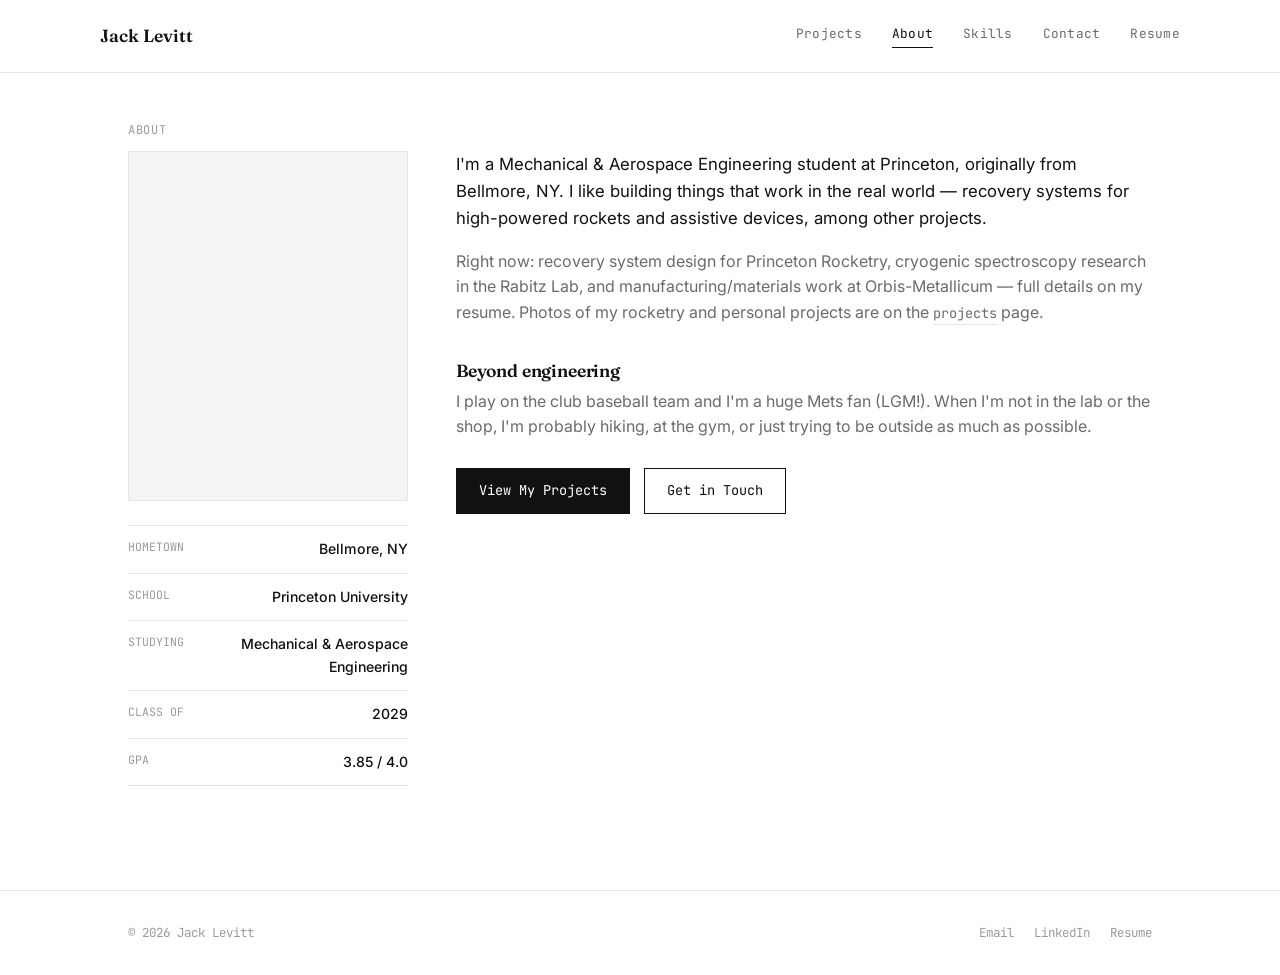
==== commit fc17ab21: "Split Projects into Rocketry and Personal Projects sections - Renamed "Work" to "Projects" throughou" ====
--- a/about.html
+++ b/about.html
@@ -36,14 +36,15 @@
           <p style="font-size:1.05rem;color:var(--color-text);">
             I'm a Mechanical &amp; Aerospace Engineering student at Princeton,
             originally from Bellmore, NY. I like building things that work in
-            the real world — recovery systems for high-powered rockets, plant
-            equipment drawings, and assistive devices.
+            the real world — recovery systems for high-powered rockets and
+            assistive devices, among other projects.
           </p>
           <p>
             Right now: recovery system design for Princeton Rocketry, cryogenic
             spectroscopy research in the Rabitz Lab, and manufacturing/materials
-            work at Orbis-Metallicum. Project details and photos are on the
-            <a href="index.html" class="text-link">work</a> page.
+            work at Orbis-Metallicum — full details on my resume. Photos of my
+            rocketry and personal projects are on the
+            <a href="index.html" class="text-link">projects</a> page.
           </p>
 
           <h3 style="margin-top:36px;font-size:1.1rem;">Beyond engineering</h3>
@@ -54,7 +55,7 @@
           </p>
 
           <div class="hero-actions" style="margin-top:28px;">
-            <a href="index.html" class="btn btn-primary">View My Work</a>
+            <a href="index.html" class="btn btn-primary">View My Projects</a>
             <a href="contact.html" class="btn btn-outline">Get in Touch</a>
           </div>
         </div>
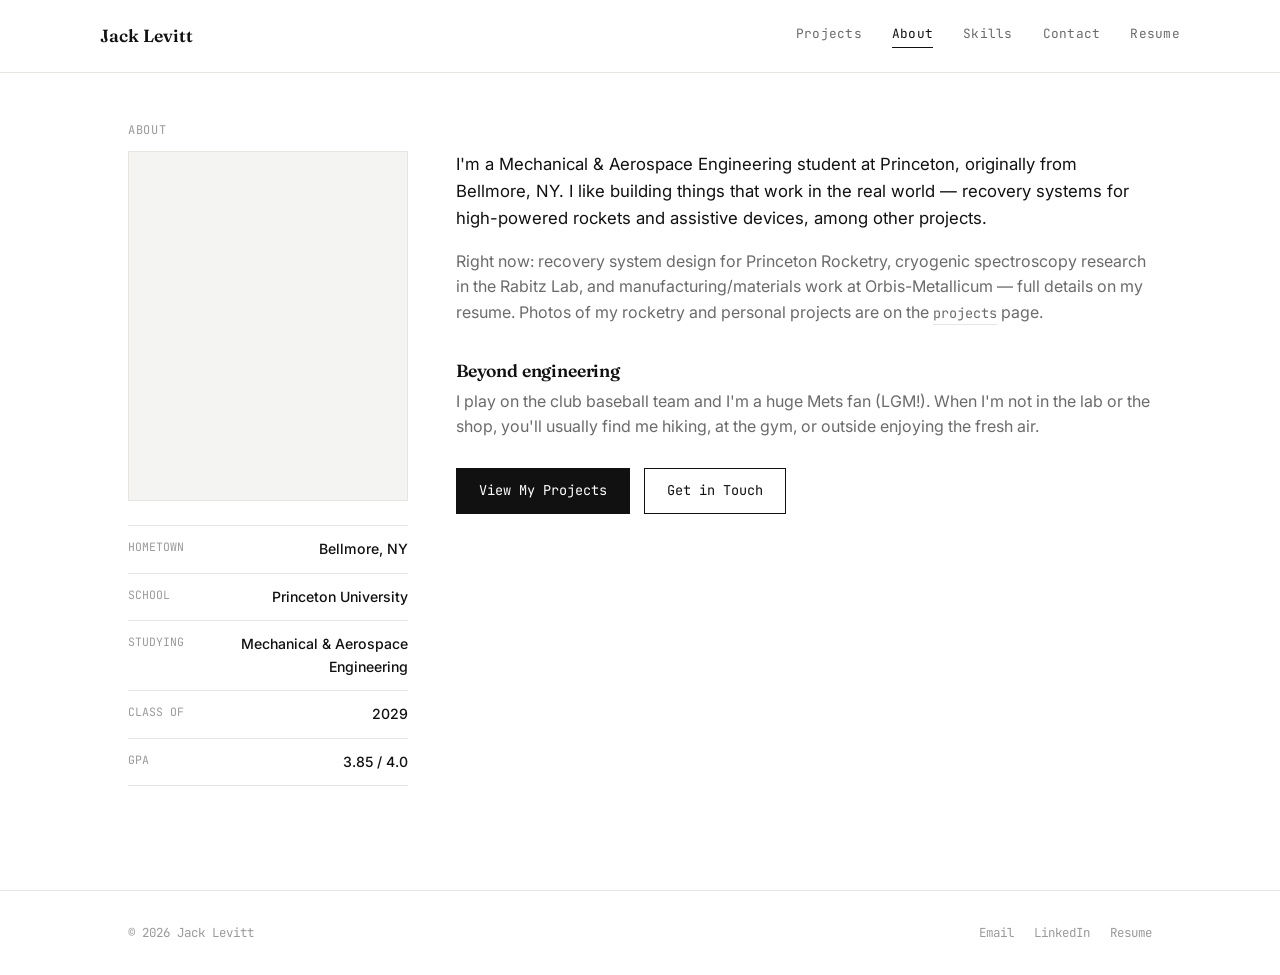
==== commit 03251b8f: "Wire up nonprofit/puzzle photos, add high school rocketry project - Empowered Innovations gallery no" ====
--- a/about.html
+++ b/about.html
@@ -50,8 +50,8 @@
           <h3 style="margin-top:36px;font-size:1.1rem;">Beyond engineering</h3>
           <p>
             I play on the club baseball team and I'm a huge Mets fan (LGM!).
-            When I'm not in the lab or the shop, I'm probably hiking, at the
-            gym, or just trying to be outside as much as possible.
+            When I'm not in the lab or the shop, you'll usually find me
+            hiking, at the gym, or outside enjoying the fresh air.
           </p>
 
           <div class="hero-actions" style="margin-top:28px;">
--- a/css/style.css
+++ b/css/style.css
@@ -67,6 +67,13 @@
 .section { padding: 64px 0; }
 .section-header { max-width: 600px; margin: 0 0 36px; }
 .section-header h2 { font-size: 1.9rem; }
+
+.section-heading {
+  font-size: clamp(1.7rem, 3vw, 2.3rem);
+  margin-bottom: 28px;
+  padding-bottom: 12px;
+  border-bottom: 2px solid var(--color-text);
+}
 
 /* ===================== BUTTONS / LINKS ===================== */
 .btn {
@@ -177,7 +184,7 @@
   position: relative;
   margin-bottom: 16px;
 }
-.project-thumb img { width: 100%; height: 100%; object-fit: cover; }
+.project-thumb img { width: 100%; height: 100%; object-fit: contain; }
 .project-thumb .no-image {
   font-family: var(--font-mono);
   font-size: 0.72rem;
@@ -230,7 +237,7 @@
   display: flex; align-items: center; justify-content: center;
   overflow: hidden;
 }
-.detail-hero-image img { width: 100%; height: 100%; object-fit: cover; }
+.detail-hero-image img { width: 100%; height: 100%; object-fit: contain; }
 .detail-hero-image .no-image {
   font-family: var(--font-mono);
   font-size: 0.8rem;
@@ -276,7 +283,7 @@
   border: 1px solid var(--color-border);
   overflow: hidden;
 }
-.gallery-item img { width: 100%; height: 100%; object-fit: cover; }
+.gallery-item img, .gallery-item video { width: 100%; height: 100%; object-fit: contain; }
 .gallery-item.gallery-empty {
   border-style: dashed;
   display: flex; align-items: center; justify-content: center;
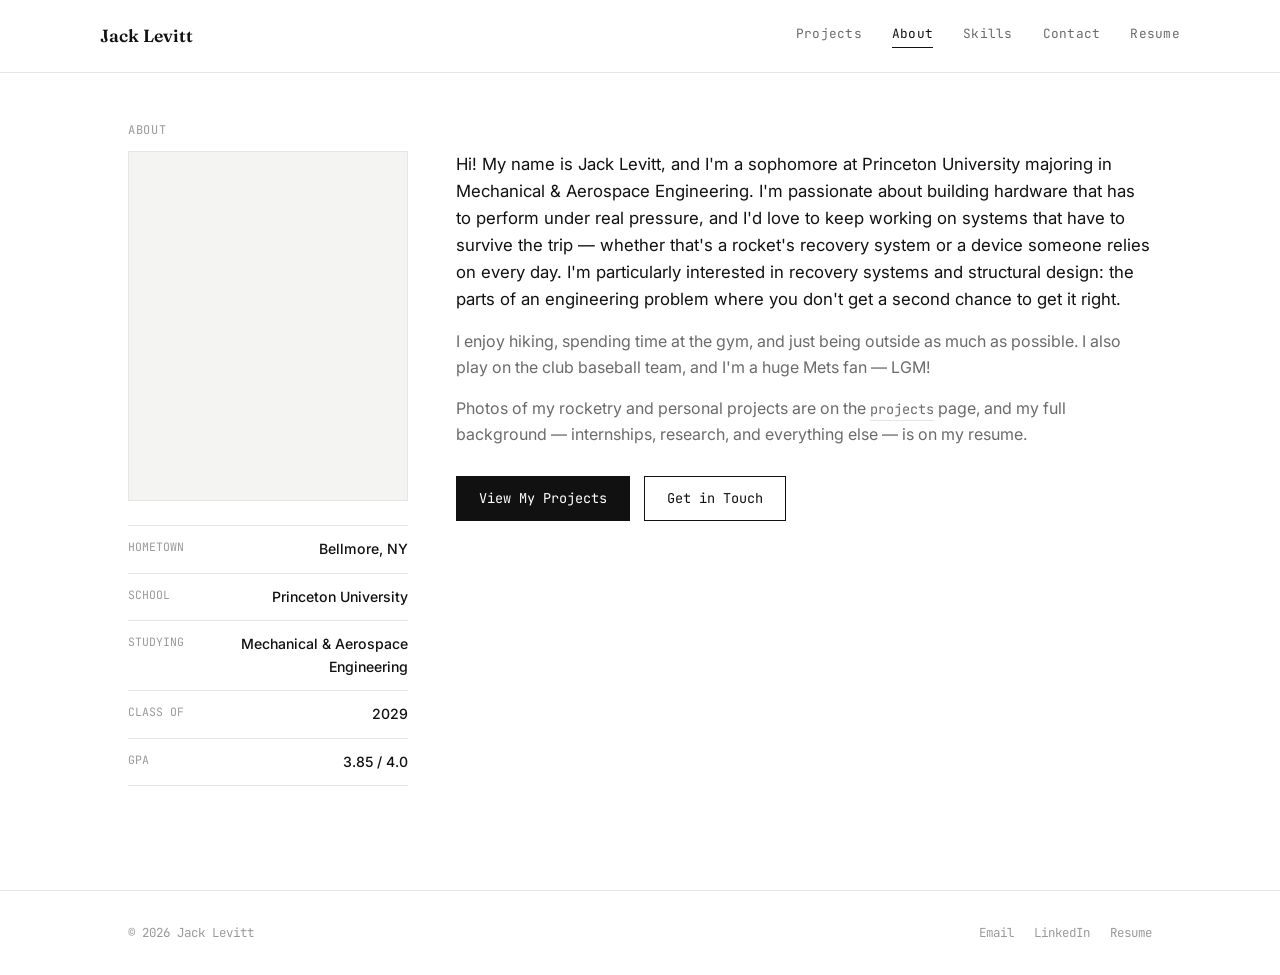
==== commit 7e86ad39: "Restrict zoom to detail pages, enlarge detail photos, rewrite About/ARC copy - Removed the homepage " ====
--- a/about.html
+++ b/about.html
@@ -34,24 +34,26 @@
 
         <div>
           <p style="font-size:1.05rem;color:var(--color-text);">
-            I'm a Mechanical &amp; Aerospace Engineering student at Princeton,
-            originally from Bellmore, NY. I like building things that work in
-            the real world — recovery systems for high-powered rockets and
-            assistive devices, among other projects.
+            Hi! My name is Jack Levitt, and I'm a sophomore at Princeton
+            University majoring in Mechanical &amp; Aerospace Engineering.
+            I'm passionate about building hardware that has to perform under
+            real pressure, and I'd love to keep working on systems that have
+            to survive the trip — whether that's a rocket's recovery system
+            or a device someone relies on every day. I'm particularly
+            interested in recovery systems and structural design: the parts
+            of an engineering problem where you don't get a second chance to
+            get it right.
           </p>
           <p>
-            Right now: recovery system design for Princeton Rocketry, cryogenic
-            spectroscopy research in the Rabitz Lab, and manufacturing/materials
-            work at Orbis-Metallicum — full details on my resume. Photos of my
-            rocketry and personal projects are on the
-            <a href="index.html" class="text-link">projects</a> page.
+            I enjoy hiking, spending time at the gym, and just being outside
+            as much as possible. I also play on the club baseball team, and
+            I'm a huge Mets fan — LGM!
           </p>
-
-          <h3 style="margin-top:36px;font-size:1.1rem;">Beyond engineering</h3>
           <p>
-            I play on the club baseball team and I'm a huge Mets fan (LGM!).
-            When I'm not in the lab or the shop, you'll usually find me
-            hiking, at the gym, or outside enjoying the fresh air.
+            Photos of my rocketry and personal projects are on the
+            <a href="index.html" class="text-link">projects</a> page, and my
+            full background — internships, research, and everything else —
+            is on my resume.
           </p>
 
           <div class="hero-actions" style="margin-top:28px;">
--- a/css/style.css
+++ b/css/style.css
@@ -230,7 +230,7 @@
 }
 .detail-back:hover { color: var(--color-text); }
 .detail-hero-image {
-  aspect-ratio: 16 / 9;
+  aspect-ratio: 4 / 3;
   background: var(--color-surface);
   border: 1px solid var(--color-border);
   margin-bottom: 32px;
@@ -274,8 +274,8 @@
 
 .gallery-grid {
   display: grid;
-  grid-template-columns: repeat(auto-fill, minmax(220px, 1fr));
-  gap: 16px;
+  grid-template-columns: repeat(auto-fill, minmax(340px, 1fr));
+  gap: 24px;
 }
 .gallery-item {
   aspect-ratio: 4 / 3;
@@ -284,6 +284,8 @@
   overflow: hidden;
 }
 .gallery-item img, .gallery-item video { width: 100%; height: 100%; object-fit: contain; }
+img.zoomable { cursor: zoom-in; transition: opacity 0.15s ease; }
+img.zoomable:hover { opacity: 0.85; }
 .gallery-item.gallery-empty {
   border-style: dashed;
   display: flex; align-items: center; justify-content: center;
@@ -326,12 +328,11 @@
 .skill-group { padding: 22px 0; border-bottom: 1px solid var(--color-border); }
 .skill-group:first-child { border-top: 1px solid var(--color-border); }
 .skill-group-title {
-  font-family: var(--font-mono);
-  font-size: 0.78rem;
-  text-transform: uppercase;
-  letter-spacing: 0.04em;
-  color: var(--color-text-faint);
-  margin-bottom: 10px;
+  font-family: var(--font-display);
+  font-size: 1.4rem;
+  font-weight: 600;
+  color: var(--color-text);
+  margin-bottom: 12px;
 }
 .skill-group-items { font-size: 0.98rem; color: var(--color-text); }
 
@@ -373,3 +374,36 @@
   margin-bottom: 24px;
   max-width: 60ch;
 }
+
+/* ===================== LIGHTBOX ===================== */
+.lightbox-overlay {
+  position: fixed;
+  inset: 0;
+  background: rgba(10, 10, 10, 0.92);
+  display: none;
+  align-items: center;
+  justify-content: center;
+  z-index: 1000;
+  padding: 48px;
+  cursor: zoom-out;
+}
+.lightbox-overlay.open { display: flex; }
+.lightbox-img {
+  max-width: 90vw;
+  max-height: 90vh;
+  object-fit: contain;
+  box-shadow: 0 8px 40px rgba(0, 0, 0, 0.5);
+}
+.lightbox-close {
+  position: absolute;
+  top: 20px;
+  right: 28px;
+  background: none;
+  border: none;
+  color: #fff;
+  font-size: 2.4rem;
+  line-height: 1;
+  cursor: pointer;
+  padding: 4px 10px;
+}
+.lightbox-close:hover { opacity: 0.7; }
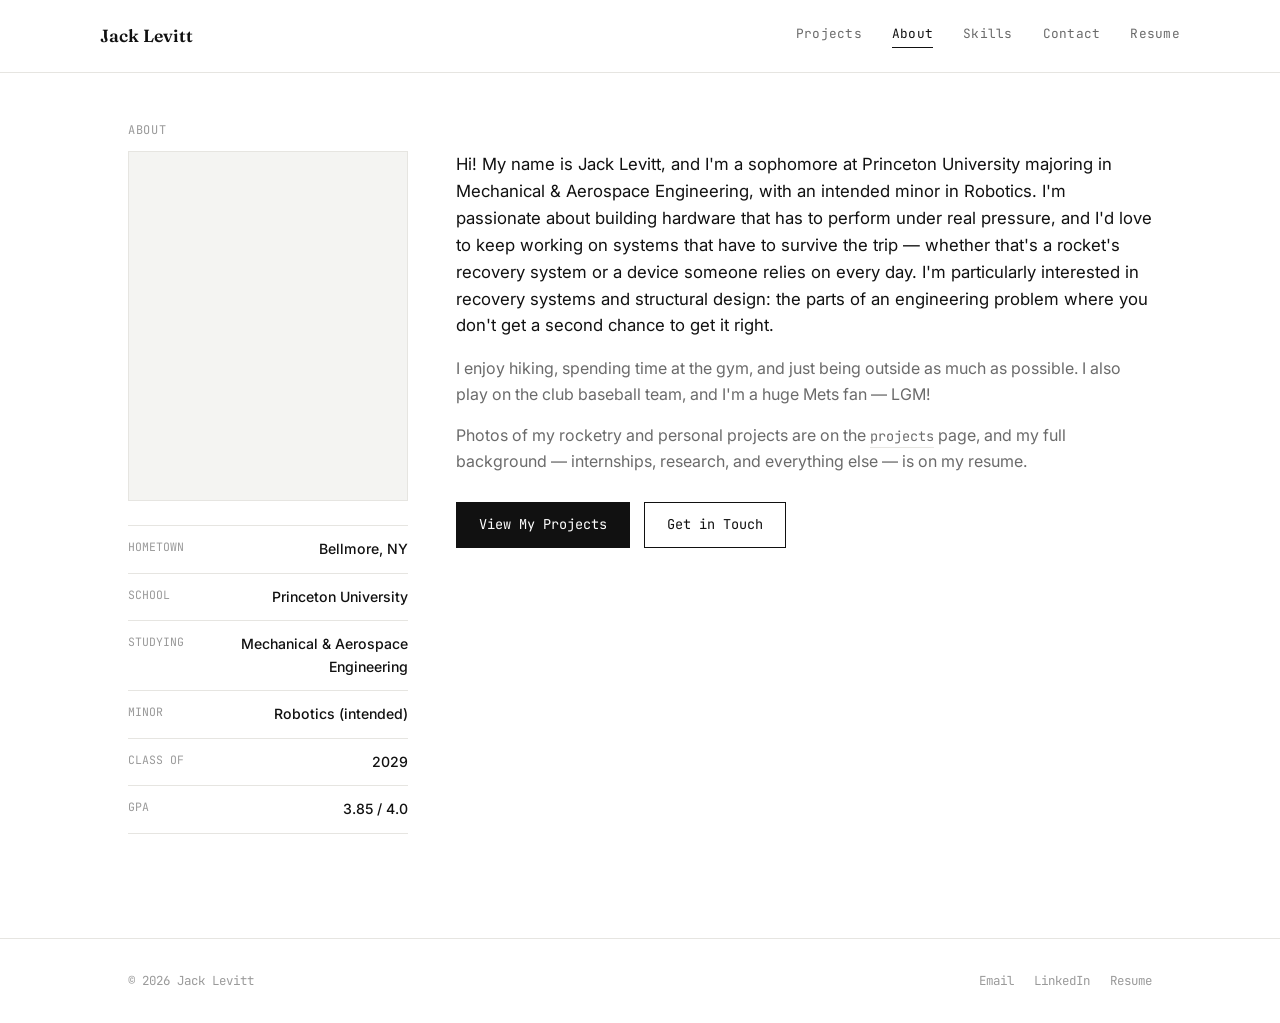
==== commit ddd90f7e: "Add Robotics minor to About page" ====
--- a/about.html
+++ b/about.html
@@ -27,6 +27,7 @@
             <li><span>Hometown</span><span>Bellmore, NY</span></li>
             <li><span>School</span><span>Princeton University</span></li>
             <li><span>Studying</span><span>Mechanical &amp; Aerospace Engineering</span></li>
+            <li><span>Minor</span><span>Robotics (intended)</span></li>
             <li><span>Class of</span><span>2029</span></li>
             <li><span>GPA</span><span>3.85 / 4.0</span></li>
           </ul>
@@ -35,7 +36,8 @@
         <div>
           <p style="font-size:1.05rem;color:var(--color-text);">
             Hi! My name is Jack Levitt, and I'm a sophomore at Princeton
-            University majoring in Mechanical &amp; Aerospace Engineering.
+            University majoring in Mechanical &amp; Aerospace Engineering,
+            with an intended minor in Robotics.
             I'm passionate about building hardware that has to perform under
             real pressure, and I'd love to keep working on systems that have
             to survive the trip — whether that's a rocket's recovery system
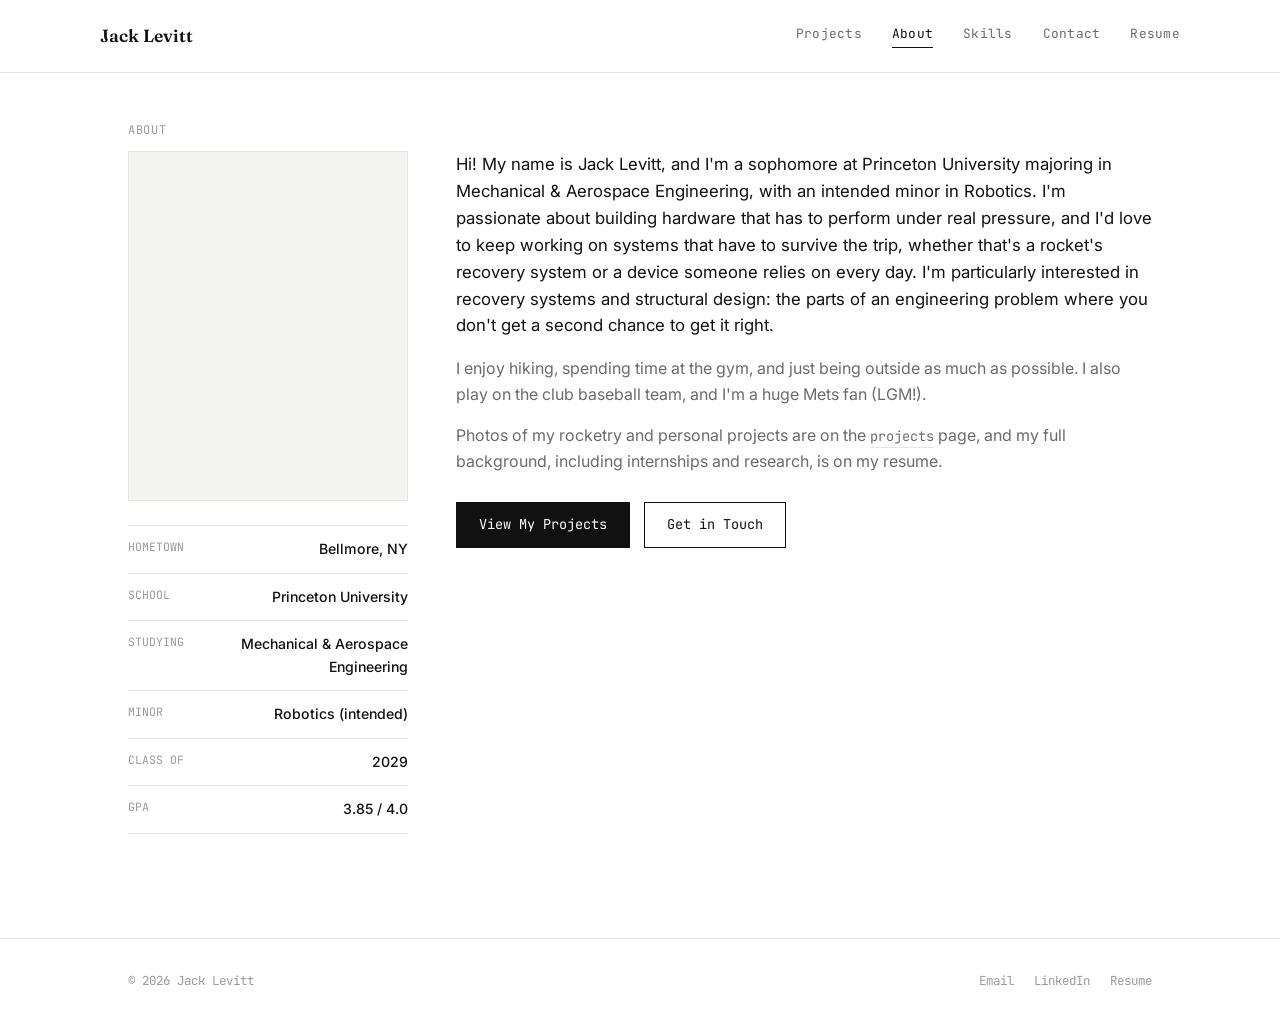
==== commit 34851a95: "Cut em-dashes from descriptions, label the homepage as a project portfolio Rewrote project summaries" ====
--- a/about.html
+++ b/about.html
@@ -40,22 +40,22 @@
             with an intended minor in Robotics.
             I'm passionate about building hardware that has to perform under
             real pressure, and I'd love to keep working on systems that have
-            to survive the trip — whether that's a rocket's recovery system
-            or a device someone relies on every day. I'm particularly
-            interested in recovery systems and structural design: the parts
-            of an engineering problem where you don't get a second chance to
-            get it right.
+            to survive the trip, whether that's a rocket's recovery system or
+            a device someone relies on every day. I'm particularly interested
+            in recovery systems and structural design: the parts of an
+            engineering problem where you don't get a second chance to get it
+            right.
           </p>
           <p>
             I enjoy hiking, spending time at the gym, and just being outside
             as much as possible. I also play on the club baseball team, and
-            I'm a huge Mets fan — LGM!
+            I'm a huge Mets fan (LGM!).
           </p>
           <p>
             Photos of my rocketry and personal projects are on the
             <a href="index.html" class="text-link">projects</a> page, and my
-            full background — internships, research, and everything else —
-            is on my resume.
+            full background, including internships and research, is on my
+            resume.
           </p>
 
           <div class="hero-actions" style="margin-top:28px;">
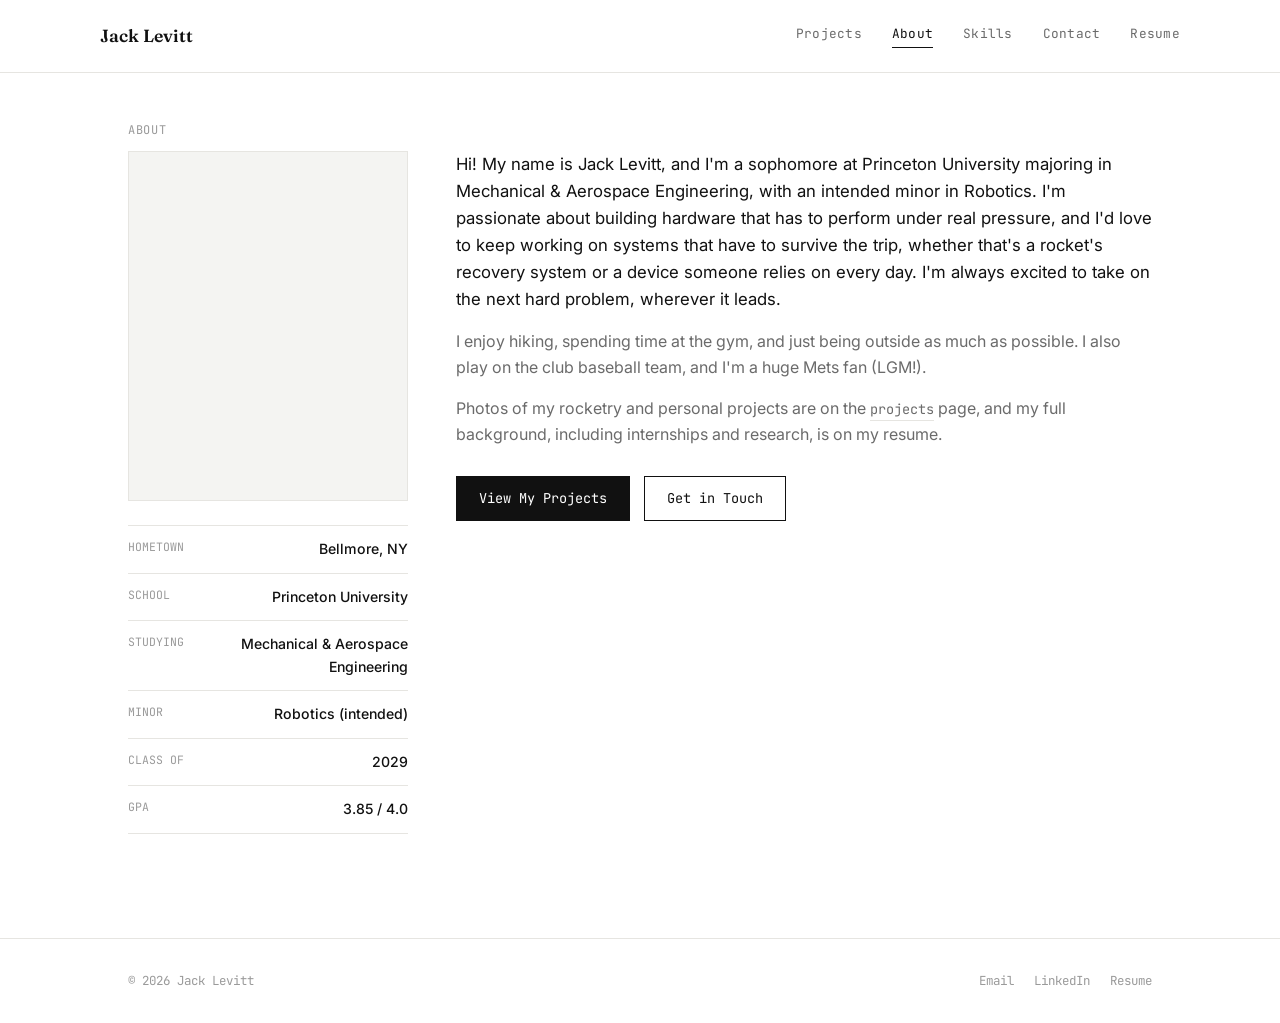
==== commit b59b7686: "Polish homepage tone, tighten About/Contact copy - Bumped the "Project Portfolio" label size on the " ====
--- a/about.html
+++ b/about.html
@@ -41,10 +41,8 @@
             I'm passionate about building hardware that has to perform under
             real pressure, and I'd love to keep working on systems that have
             to survive the trip, whether that's a rocket's recovery system or
-            a device someone relies on every day. I'm particularly interested
-            in recovery systems and structural design: the parts of an
-            engineering problem where you don't get a second chance to get it
-            right.
+            a device someone relies on every day. I'm always excited to take
+            on the next hard problem, wherever it leads.
           </p>
           <p>
             I enjoy hiking, spending time at the gym, and just being outside
--- a/css/style.css
+++ b/css/style.css
@@ -63,6 +63,7 @@
   display: block;
   margin-bottom: 0.9em;
 }
+.label-lg { font-size: 0.92rem; }
 
 .section { padding: 64px 0; }
 .section-header { max-width: 600px; margin: 0 0 36px; }
